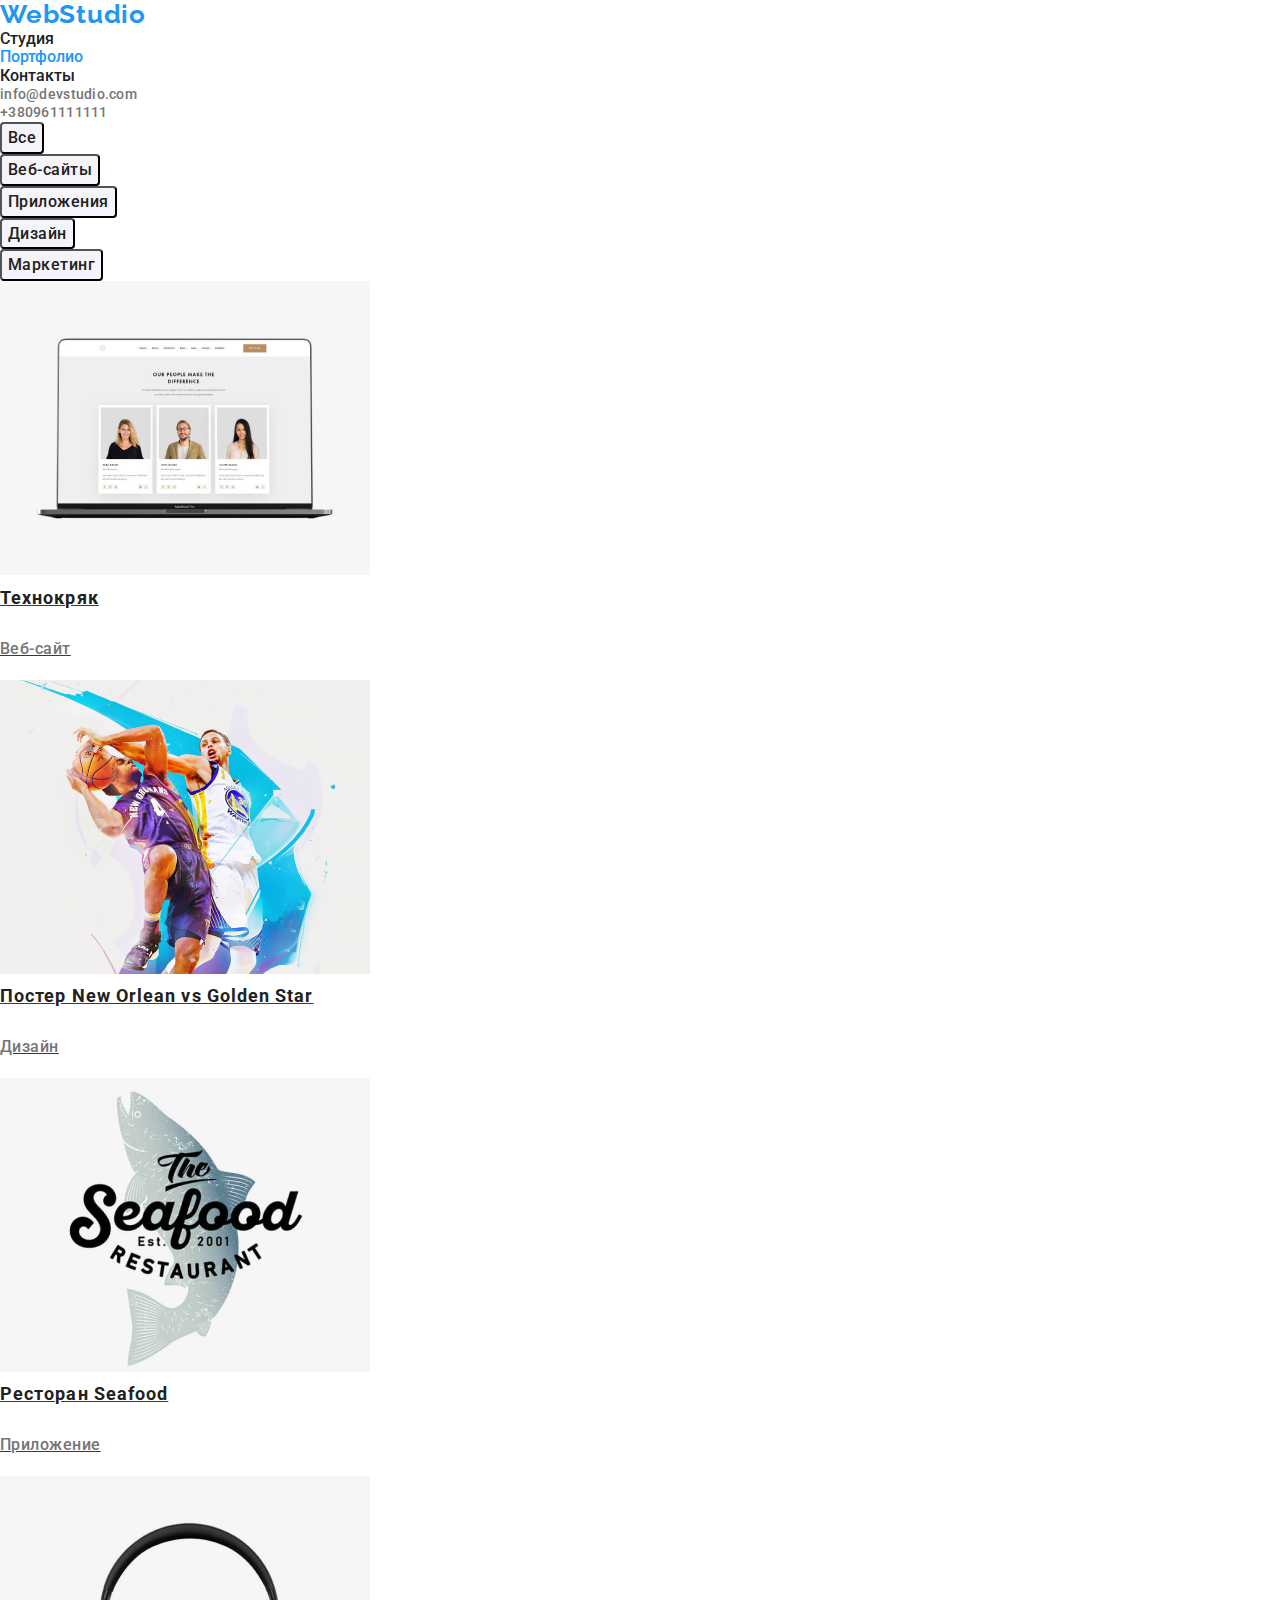
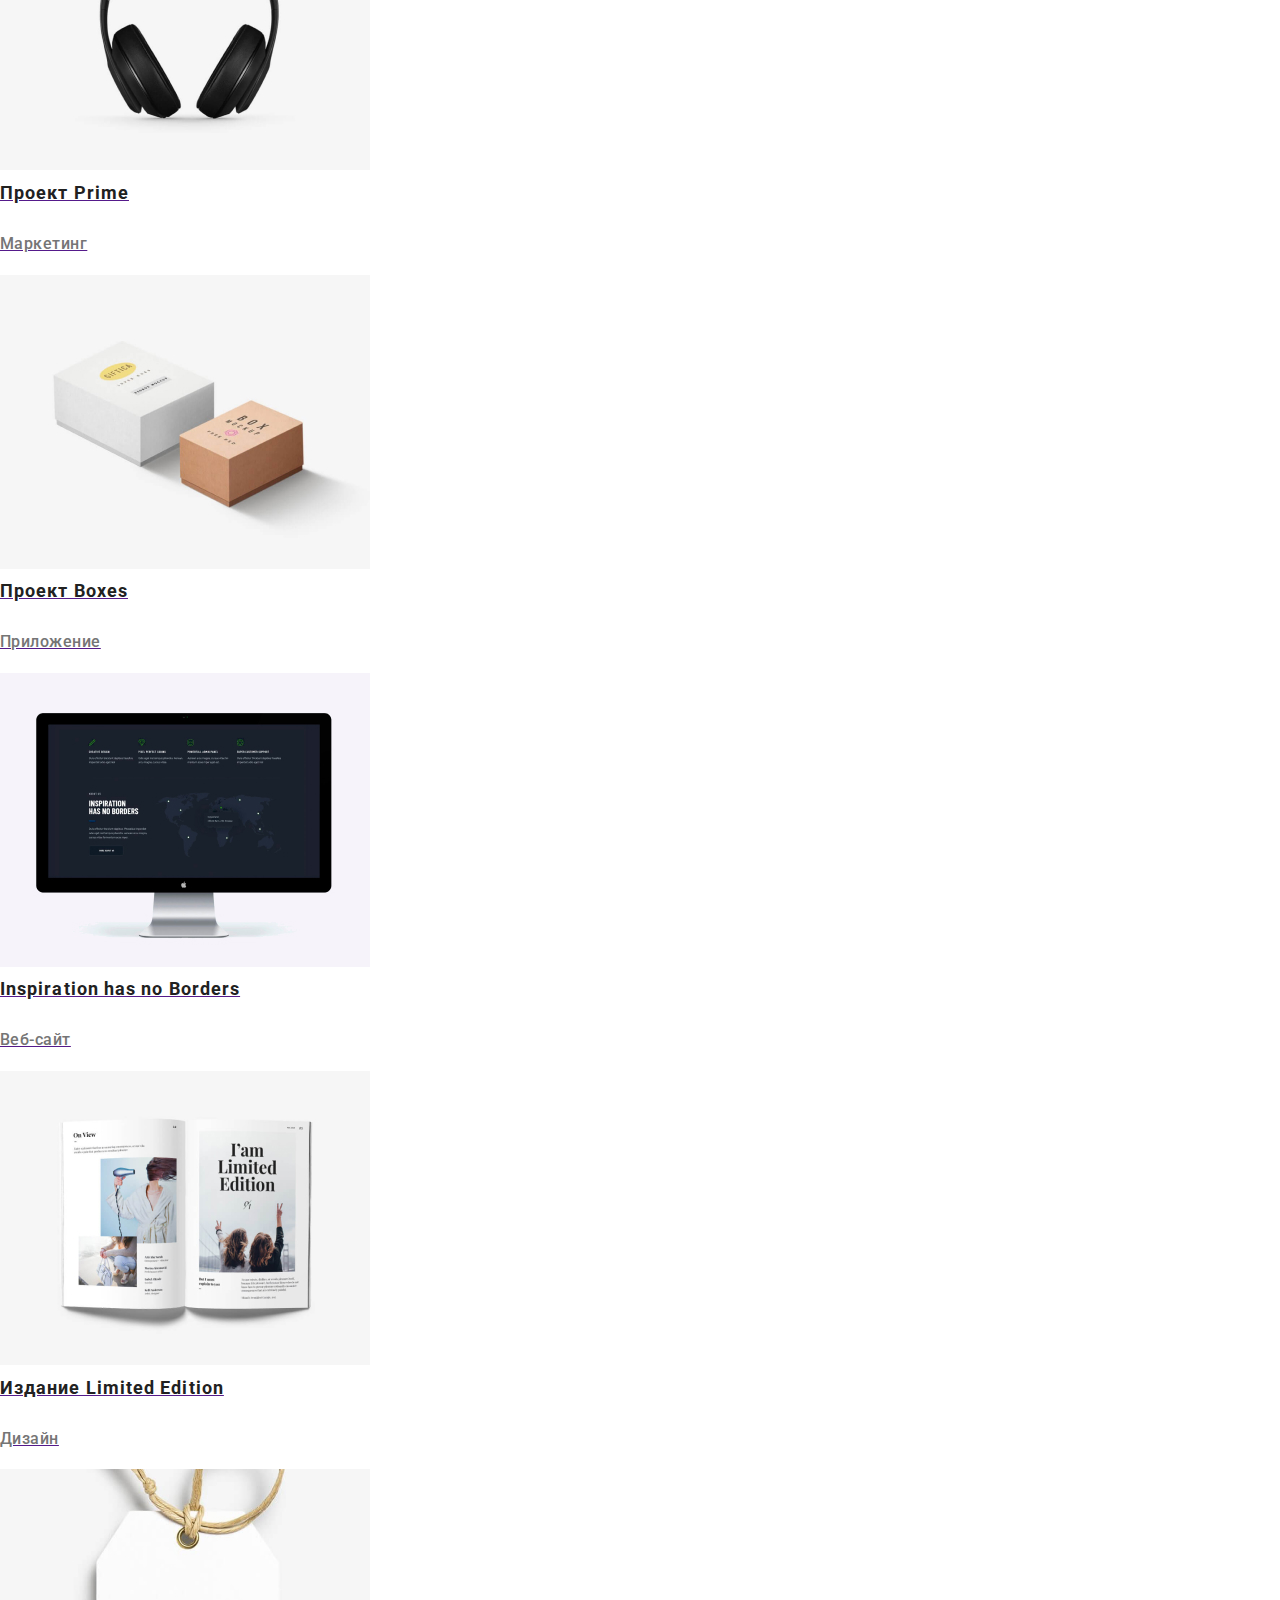
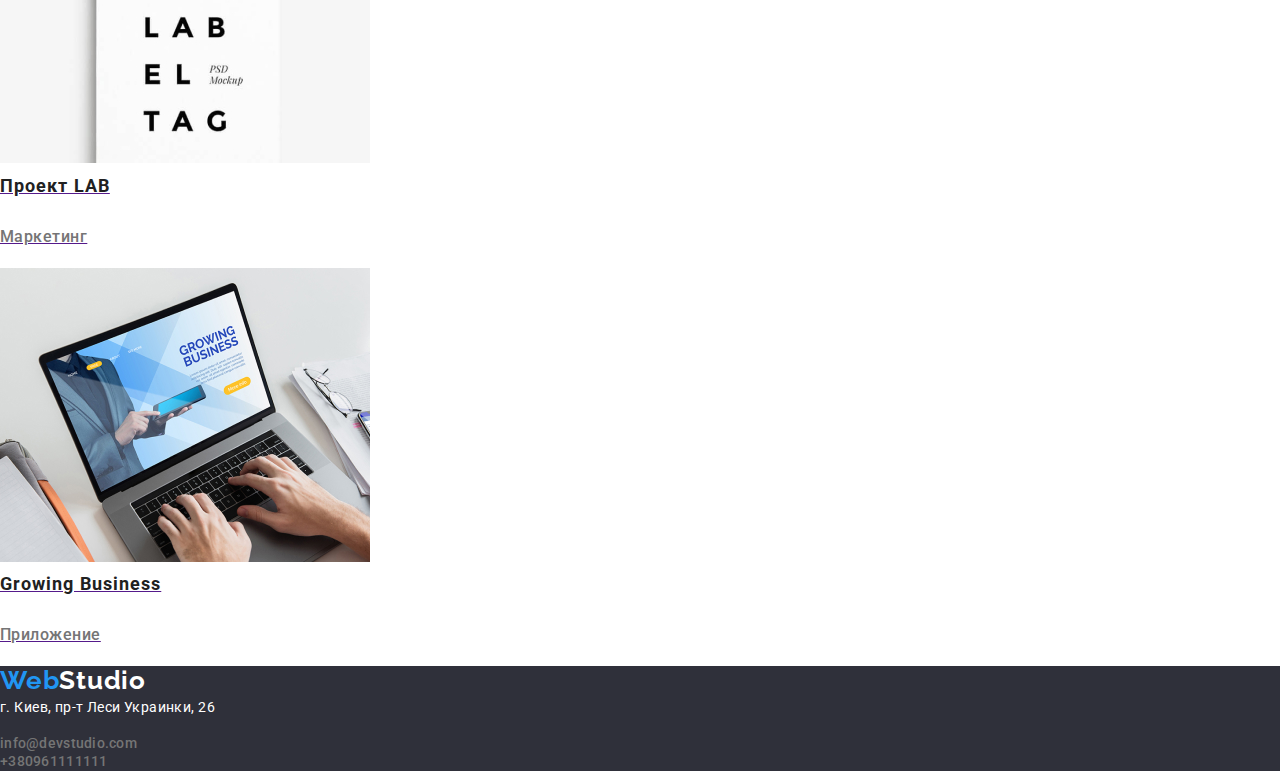
==== portfolio.html @ 92107271 "копирует файлы в третий репозиторий задаёт стили" ====
<!DOCTYPE html>
<html lang="en">

<head>
    <meta charset="UTF-8">
    <meta http-equiv="X-UA-Compatible" content="IE=edge">
    <meta name="viewport" content="width=device-width, initial-scale=1.0">
    <title>portfolio</title>
    <link rel="stylesheet" href="https://cdnjs.cloudflare.com/ajax/libs/modern-normalize/0.2.0/modern-normalize.min.css">
    <link rel="preconnect" href="https://fonts.gstatic.com">
    <link href="https://fonts.googleapis.com/css2?family=Raleway:wght@700&family=Roboto:wght@400;500;700;900&display=swap" rel="stylesheet">
    <link rel="stylesheet" href="./css/style.css">
</head>

<body>
    <header>    
        <nav>
            <a class="link" href="/" target="_blank" rel="noopener noreferrer"><span class="link logo"><span class="logo-web">Web</span>Studio</span></a>
            <ul class="list">
                <li><a class="link" href="./index.html" target="_blank">Студия</a></li>
                <li><a class="link current" href="./portfolio.html">Портфолио</a></li>
                <li><a class="link" href="">Контакты</a></li>
            </ul>
        </nav>
        <ul class="list">
            <li><a class="link link-mailto" href="mailto:info@devstudio.com">info@devstudio.com</a></li>
            <li><a class="link link-tel" href="tel:+380961111111">+380961111111</a></li>
        </ul>
    </header>
        <section>
            <h2 class="visually-hidden">Фильтры</h2>
            <ul class="list">
                <li>
                    <button class="button-portfolio" type="button">Все</button>
                </li>
                <li>
                   <button class="button-portfolio" type="button">Веб-сайты</button> 
                </li>
                <li>
                   <button class="button-portfolio" type="button">Приложения</button> 
                </li>
                <li>
                   <button class="button-portfolio" type="button">Дизайн</button> 
                </li>
                <li>
                   <button class="button-portfolio" type="button">Маркетинг</button> 
                </li>                          
                <li>
                    <a href="" target="_blank">
                        <img src="images/portfolio/img.jpg" alt="" width="370">
                        <h3 class="page-title-portfolio">Технокряк</h3>
                        <p class="page-portfolio">Веб-сайт</p>
                    </a>
                </li>
                <li>
                   <a href="" target="_blank">
                        <img src="images/portfolio/img(1).jpg" alt="" width="370">
                        <h3 class="page-title-portfolio">Постер New Orlean vs Golden Star</h3>
                        <p class="page-portfolio">Дизайн</p>
                   </a>
                </li>
                <li>
                    <a href="" target="_blank">
                        <img src="images/portfolio/img(2).jpg" alt="" width="370">
                        <h3 class="page-title-portfolio">Ресторан Seafood</h3>
                        <p class="page-portfolio">Приложение</p>
                    </a>
                </li>
                <li>
                    <a href="" target="_blank">
                        <img src="images/portfolio/img(3).jpg" alt="" width="370">
                        <h3 class="page-title-portfolio">Проект Prime</h3>
                        <p class="page-portfolio">Маркетинг</p>
                    </a>
                </li>
                <li>
                    <a href="" target="_blank">
                        <img src="images/portfolio/img(4).jpg" alt="" width="370">
                        <h3 class="page-title-portfolio">Проект Boxes</h3>
                        <p class="page-portfolio">Приложение</p>
                    </a>
                </li>
                <li>
                    <a href="" target="_blank">
                        <img src="images/portfolio/img(5).jpg" alt="" width="370">
                        <h3 class="page-title-portfolio">Inspiration has no Borders</h3>
                        <p class="page-portfolio">Веб-сайт</p>
                    </a>
                </li>
                <li>
                    <a href="" target="_blank">
                        <img src="images/portfolio/img(6).jpg" alt="" width="370">
                        <h3 class="page-title-portfolio">Издание Limited Edition</h3>
                        <p class="page-portfolio">Дизайн</p>
                    </a>
                </li>
                <li>
                    <a href="" target="_blank">
                        <img src="images/portfolio/img(7).jpg" alt="" width="370">
                        <h3 class="page-title-portfolio">Проект LAB</h3>
                        <p class="page-portfolio">Маркетинг</p>
                    </a>
                </li>
                <li>
                    <a href="" target="_blank">
                        <img src="images/portfolio/img(8).jpg" alt="" width="370">
                        <h3 class="page-title-portfolio">Growing Business</h3>
                        <p class="page-portfolio">Приложение</p>
                    </a>
                </li>
            </ul>
        </section>
    <footer class="footer">
        <a class="link" href="/" target="_blank" rel="noopener noreferrer"><span class="link logo-footer"><span class="logo-web">Web</span>Studio</span></a>
        <p class="page-adress">г. Киев, пр-т Леси Украинки, 26</p>
        <a class="link link-mailto" href="mailto:info@devstudio.com">info@devstudio.com</a><br>
        <a class="link link-tel" href="tel:+380961111111">+380961111111</a>
    </footer>

</body>

</html>
---- css/style.css ----
html {
	box-sizing: border-box;
}
*,
*::after,
*::before {
	box-sizing: inherit;
}

h1,
h2,
h3,
h4,
h5,
h6,
p {
	margin-top: 0;
}

.list {
	list-style: none;
	padding-left: 0;
	margin: 0;
}

body {
    font-family: 'Raleway', sans-serif;
    font-family: 'Roboto', sans-serif; 
    font-style: normal;
    font-weight: 500;
    color: #212121;
    background-color: #FFFFFF;
    
}

:root {
    --main-text-color: #212121;
    --accent-color: #2196F3;
    --title-color: #212121;
    --dark-bg-color: #2F303A;
    --second-bg-color: #E5E5E5;
    --mailto-color:#757575;
    --text-button:#FFFFFF;
    --bg-button:#2196F3;
    --page-portfolio:#757575;
    --page-title-portfolio:#212121;
    --mailto-footer:rgba(255, 255, 255, 0.6);
    --tel-footer:rgba(255, 255, 255, 0.6);
    }

.visually-hidden {
    position: absolute !important;
    clip: rect(1px 1px 1px 1px);
    clip: rect(1px, 1px, 1px, 1px);
    padding: 0 !important;
    border: 0 !important;
    height: 1px !important;
    width: 1px !important;
    overflow: hidden;
  }

.link {
    text-decoration: none;
    color: inherit;
    }

.link.current{
    color: var(--accent-color)   
}

.link:hover,
.link:focus
{
    color: var(--accent-color);
}

.link .mailto-footer:hover{
    color: var(--accent-color);
}
.link .mailto-footer:focus{
    color: var(--accent-color);
}

.link .logo:hover{
    color: var(--accent-color);
}
.link .logo:focus{
    color: var(--accent-color);
}

.link .logo-footer:hover{
    color: var(--accent-color);
}
.link .logo-footer:focus{
    color: var(--accent-color);
}

.mailto-footer {
    font-size: 14px;
    line-height: 1.71;
    letter-spacing: 0.03em;
    color: var(--mailto-footer);
}

.link-mailto {
    font-size: 14px;
    line-height: 1.14;
    letter-spacing: 0.02em;
    color: var(--mailto-color);
}

.link-tel {
    font-size: 14px;
    line-height: 1.14;
    letter-spacing: 0.02em;
    color: var(--mailto-color)
}

.tel-footer {
    font-size: 14px;
    line-height: 1.71;
    letter-spacing: 0.03em;
    color: var(--mailto-footer);
}

.list,
.list-command {
    list-style: none;    
  }

  .button {
    font-weight: 500;
    font-size: 16px;
    line-height: 1.62;       
    letter-spacing: 0.03em;
    color: var(--title-color);
    cursor: pointer;     
}

.button-portfolio {
    font-weight: 500;
    font-size: 16px;
    line-height: 1.62;    
    letter-spacing: 0.03em;
    color: var(--title-color);
    cursor: pointer;
    background: #F5F4FA;
    border-radius: 4px;
}

.button-portfolio:hover {
    color: var(--text-button);
    background-color: var(--bg-button);
}

.button-portfolio:focus {
    color: var(--text-button);
    background-color: var(--bg-button);
}

.title {
    font-weight: 900;
    font-size: 44px;
    line-height: 1.36;       
    text-align: center;
    letter-spacing: 0.06em;
    text-transform: uppercase;    
    color: #FFFFFF;
}


.socials-list {
    font-weight: 600;
    font-size: 11px;
    line-height: 1.36;
    color: var(--title-color);
  }

  .logo,
  .logo-footer {
    font-family: Raleway;
    font-style: normal;
    font-weight: bold;
    font-size: 26px;
    line-height: 1.19x;       
    letter-spacing: 0.03em;
    
  }

  .logo {
    color: var(--main-text-color);
  }

  .logo-footer {    
    color: var( --text-button);
  }

  .logo-web {
    color: var(--accent-color);
}

.hero {    
    display: inline-block;
    background: #2F303A;
    position: absolute;
    width: 1600px;
    height: 600px;
    left: 0px;
    top: 80px;

background: #2F303A;
}

.title-hero {
    display: inline-block;
    width: 696px;
    height: 120px;
    left: 452px;
    top: 280px;
    font-weight: 900;
    font-size: 44px;
    line-height: 60px;    
    text-align: center;
    letter-spacing: 0.06em;
    text-transform: uppercase;
     
}

.button-hero {
    padding: 10px 32px 10px 32px;
    margin: 350px 700px 200px 700px;
    font-weight: bold;
    font-size: 16px;
    line-height: 1.87;    
    letter-spacing: 0.06em;
    color: #FFFFFF;
    background: #2196F3;   
    border-radius: 4px;
    cursor: pointer;
    min-width: 200px;
    }

.list-title {
    font-weight: bold;
    font-size: 14px;
    line-height: 1.14;
    letter-spacing: 0.03em;
    text-transform: uppercase;
    color: #212121;
}

    .page-list-title {
        font-weight: normal;
        font-size: 14px;
        line-height: 1.71;
        letter-spacing: 0.03em;
        color: #757575;
    }

    .page-title {
        font-weight: bold;
        font-size: 36px;
        line-height: 1.16;
        letter-spacing: 0.03em;
        color: #212121;
    }

    .title-list-command {
        font-weight: 500;
        font-size: 16px;
        line-height: 1.18;        
        letter-spacing: 0.03em;
        color: #212121;
    }

    .page-list-command {
        font-weight: normal;
        font-size: 16px;
        line-height: 1.18;
        letter-spacing: 0.03em;
        color: #757575;
    }

    .footer {
        background-color: #2F303A;
    }

    .page-adress {
        font-weight: normal;
        font-style: normal;
        font-size: 14px;
        line-height: 1.71;        
        letter-spacing: 0.03em;
        color: #FFFFFF;
    }

    .link .mailto-footer {
        font-weight: normal;
        font-size: 14px;
        line-height: 1.71;        
        letter-spacing: 0.03em;
        color: rgba(255, 255, 255, 0.6);
    }

    .link .tel-footer {
        font-weight: normal;
        font-size: 14px;
        line-height: 1.71;      
        letter-spacing: 0.03em;
        color: var(--link-mailto-footer);
    }

    .page-title-portfolio {
        font-weight: bold;
        font-size: 18px;
        line-height: 2.0;
        letter-spacing: 0.06em;
        color: var(--page-title-portfolio);
    }

    .page-portfolio {        
        font-size: 16px;
        line-height: 1.87;        
        letter-spacing: 0.03em;
        color: var(--page-portfolio);
    }
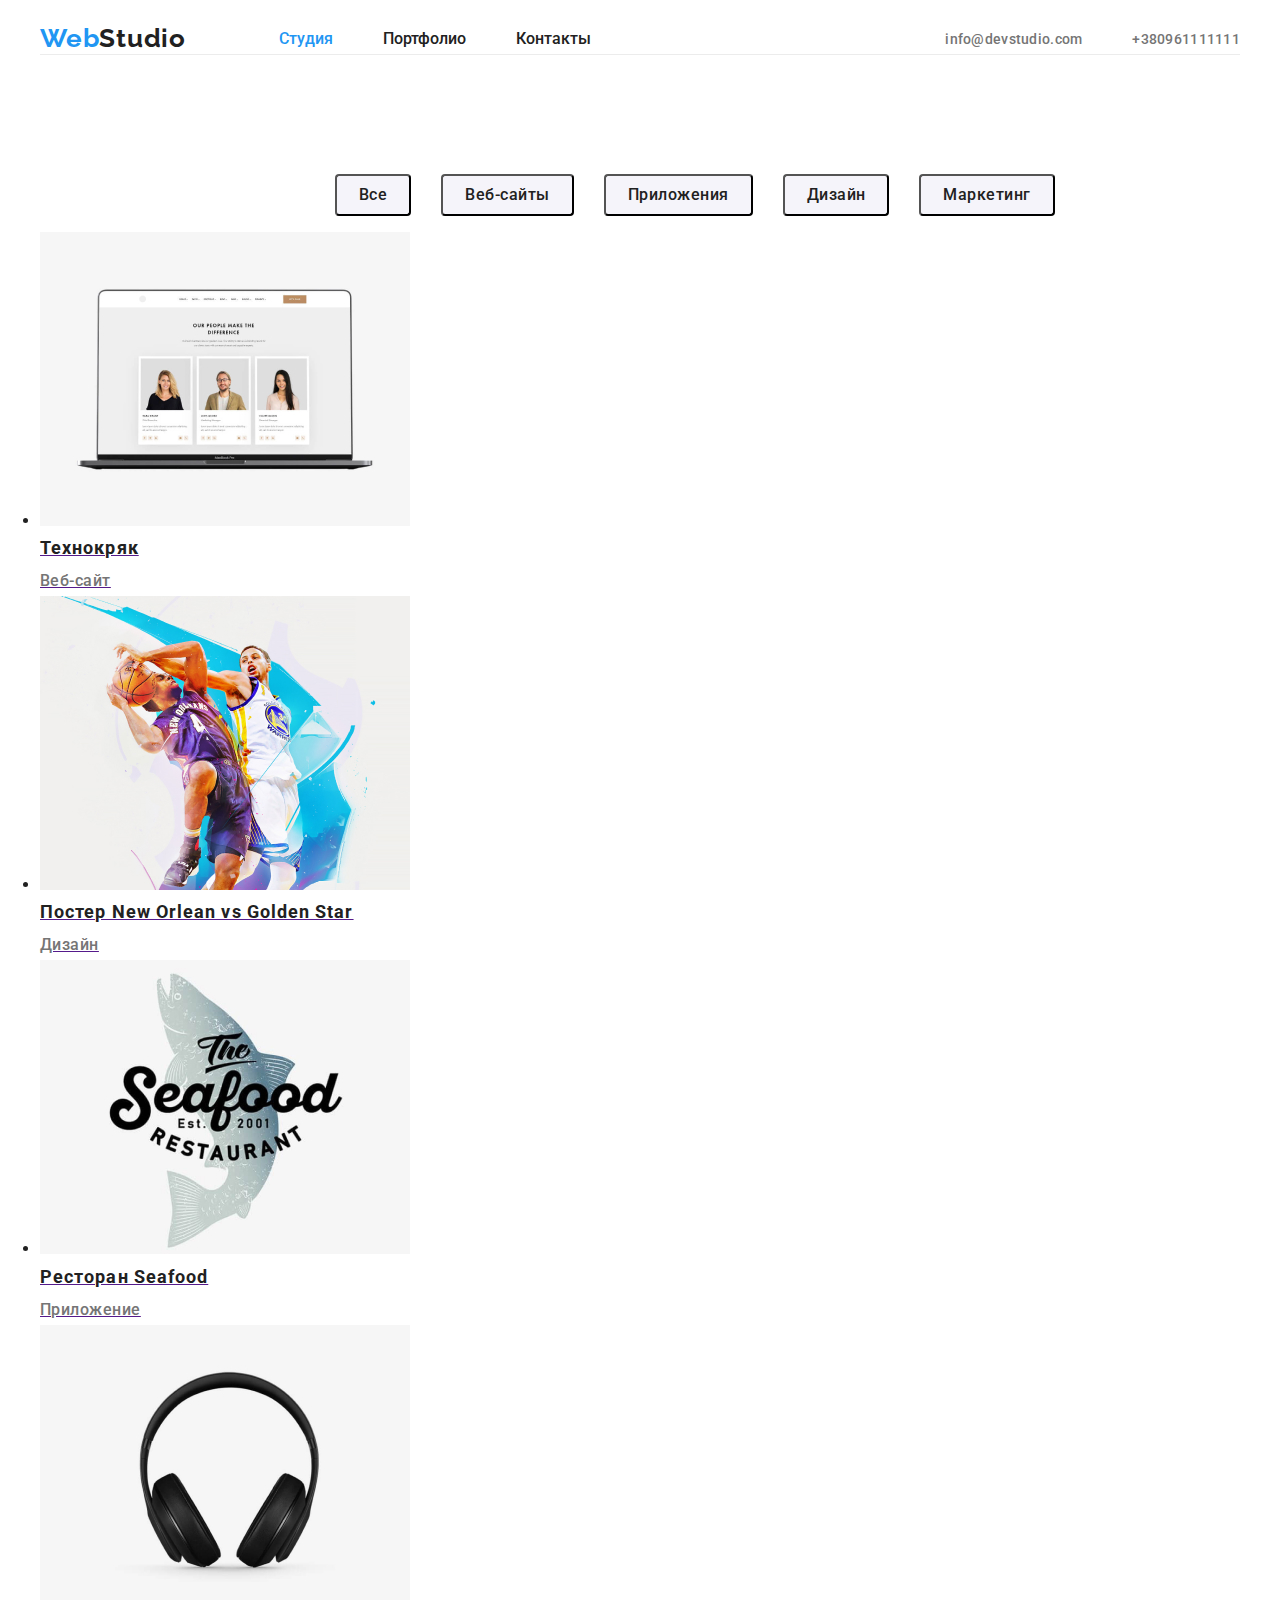
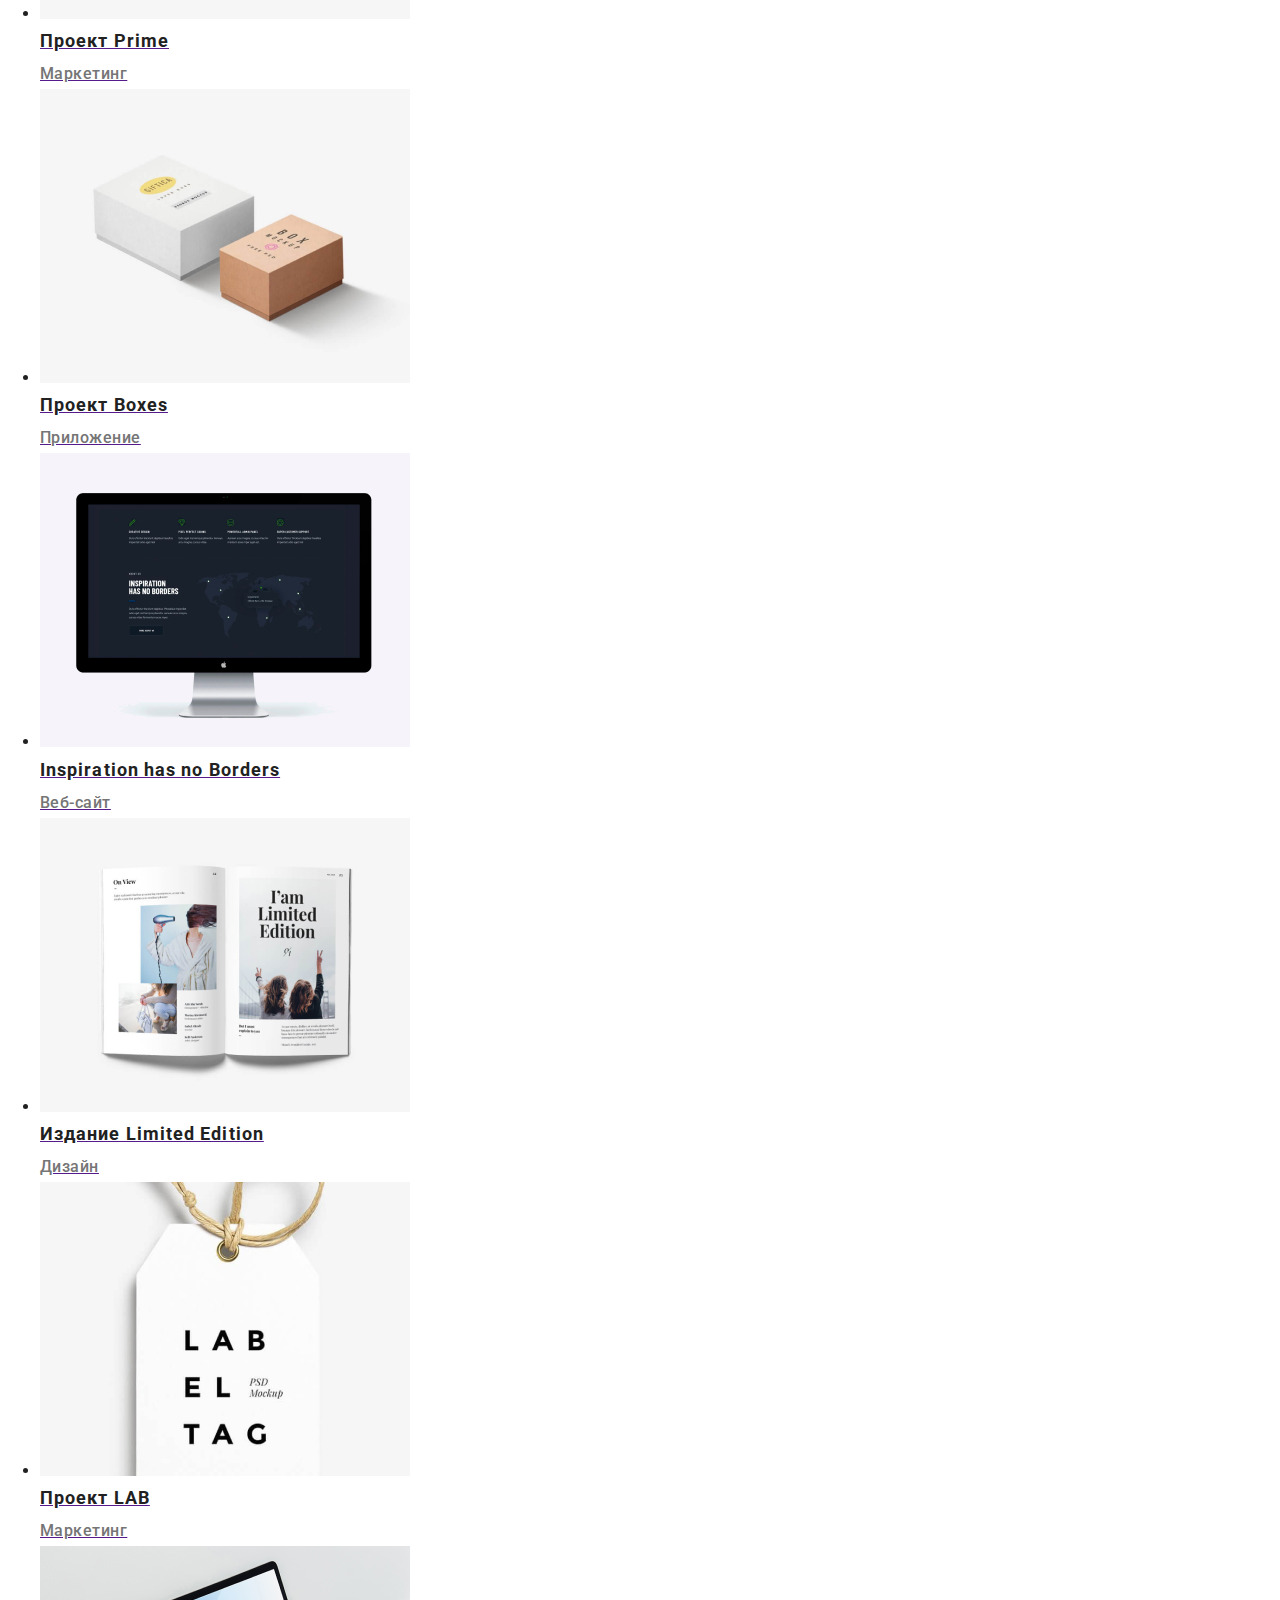
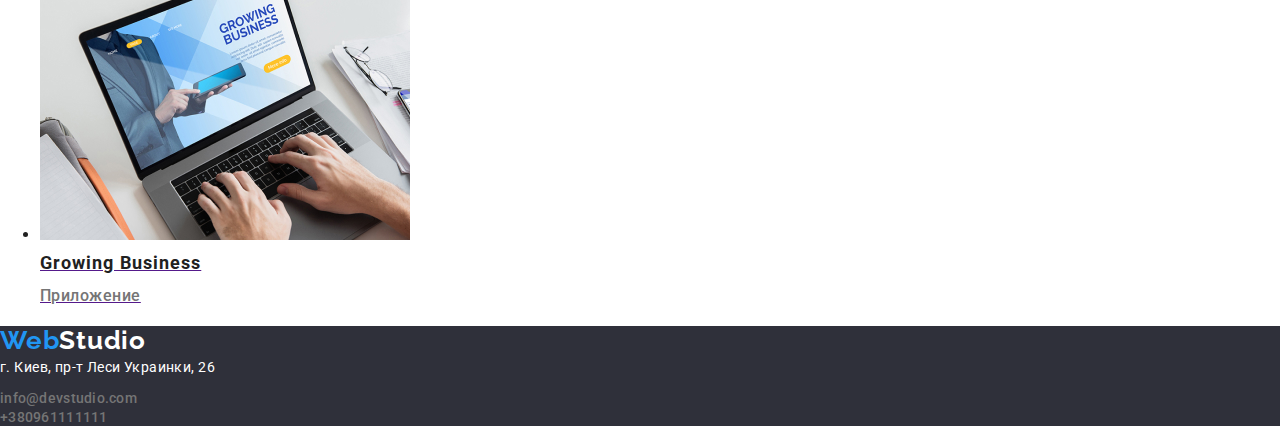
==== commit 0bd7f521: "Оформляет портфолио" ====
--- a/portfolio.html
+++ b/portfolio.html
@@ -13,102 +13,110 @@
 </head>
 
 <body>
-    <header>    
-        <nav>
-            <a class="link" href="/" target="_blank" rel="noopener noreferrer"><span class="link logo"><span class="logo-web">Web</span>Studio</span></a>
-            <ul class="list">
-                <li><a class="link" href="./index.html" target="_blank">Студия</a></li>
-                <li><a class="link current" href="./portfolio.html">Портфолио</a></li>
-                <li><a class="link" href="">Контакты</a></li>
+    <header class="page-header">   
+        <div class="container">
+        <nav class="navigation">
+            <a class="link logo" href="/" target="_blank" rel="noopener noreferrer"><span class="link"><span class="logo-web">Web</span>Studio</span></a>
+            <ul class="list container-list" >
+                <li class="container-item"><a class="link current" href="./index.html" target="_blank">Студия</a></li>
+                <li class="container-item"><a class="link" href="./portfolio.html" target="_blank">Портфолио</a></li>
+                <li class="container-item"><a class="link" href="">Контакты</a></li>
             </ul>
-        </nav>
-        <ul class="list">
-            <li><a class="link link-mailto" href="mailto:info@devstudio.com">info@devstudio.com</a></li>
-            <li><a class="link link-tel" href="tel:+380961111111">+380961111111</a></li>
-        </ul>
+        </nav>        
+            <ul class="container-list list">
+                <li><a class="link link-mailto" href="mailto:info@devstudio.com">info@devstudio.com</a></li>
+                <li><a class="link link-tel" href="tel:+380961111111">+380961111111</a></li>
+            </ul> 
+        </div>       
     </header>
-        <section>
+        <section class="filter-section">
             <h2 class="visually-hidden">Фильтры</h2>
-            <ul class="list">
-                <li>
+            <div class="filter">
+                <ul class="filter-list list">
+                <li class="filter-item">
                     <button class="button-portfolio" type="button">Все</button>
                 </li>
-                <li>
+                <li class="filter-item">
                    <button class="button-portfolio" type="button">Веб-сайты</button> 
                 </li>
-                <li>
+                <li class="filter-item">
                    <button class="button-portfolio" type="button">Приложения</button> 
                 </li>
-                <li>
+                <li class="filter-item">
                    <button class="button-portfolio" type="button">Дизайн</button> 
                 </li>
-                <li>
+                <li class="filter-item">
                    <button class="button-portfolio" type="button">Маркетинг</button> 
-                </li>                          
-                <li>
+                </li>
+                </ul>
+            </div>                          
+            <div class="cards-container">    
+                <ul class="cards-list">
+                    <li class="cards-item">
                     <a href="" target="_blank">
                         <img src="images/portfolio/img.jpg" alt="" width="370">
                         <h3 class="page-title-portfolio">Технокряк</h3>
                         <p class="page-portfolio">Веб-сайт</p>
                     </a>
-                </li>
-                <li>
-                   <a href="" target="_blank">
+                    </li>
+                    <li>
+                    <a href="" target="_blank">
                         <img src="images/portfolio/img(1).jpg" alt="" width="370">
                         <h3 class="page-title-portfolio">Постер New Orlean vs Golden Star</h3>
                         <p class="page-portfolio">Дизайн</p>
-                   </a>
-                </li>
-                <li>
+                    </a>
+                    </li>
+                    <li>
                     <a href="" target="_blank">
                         <img src="images/portfolio/img(2).jpg" alt="" width="370">
                         <h3 class="page-title-portfolio">Ресторан Seafood</h3>
                         <p class="page-portfolio">Приложение</p>
                     </a>
-                </li>
-                <li>
+                    </li>
+                    <li>
                     <a href="" target="_blank">
                         <img src="images/portfolio/img(3).jpg" alt="" width="370">
                         <h3 class="page-title-portfolio">Проект Prime</h3>
                         <p class="page-portfolio">Маркетинг</p>
                     </a>
-                </li>
-                <li>
+                    </li>
+                    <li>
                     <a href="" target="_blank">
                         <img src="images/portfolio/img(4).jpg" alt="" width="370">
                         <h3 class="page-title-portfolio">Проект Boxes</h3>
                         <p class="page-portfolio">Приложение</p>
                     </a>
-                </li>
-                <li>
+                    </li>
+                    <li>
                     <a href="" target="_blank">
                         <img src="images/portfolio/img(5).jpg" alt="" width="370">
                         <h3 class="page-title-portfolio">Inspiration has no Borders</h3>
                         <p class="page-portfolio">Веб-сайт</p>
                     </a>
-                </li>
-                <li>
+                    </li>
+                    <li>
                     <a href="" target="_blank">
                         <img src="images/portfolio/img(6).jpg" alt="" width="370">
                         <h3 class="page-title-portfolio">Издание Limited Edition</h3>
                         <p class="page-portfolio">Дизайн</p>
                     </a>
-                </li>
-                <li>
+                    </li>
+                    <li>
                     <a href="" target="_blank">
                         <img src="images/portfolio/img(7).jpg" alt="" width="370">
                         <h3 class="page-title-portfolio">Проект LAB</h3>
                         <p class="page-portfolio">Маркетинг</p>
                     </a>
-                </li>
-                <li>
+                    </li>
+                    <li>
                     <a href="" target="_blank">
                         <img src="images/portfolio/img(8).jpg" alt="" width="370">
                         <h3 class="page-title-portfolio">Growing Business</h3>
                         <p class="page-portfolio">Приложение</p>
                     </a>
-                </li>
-            </ul>
+                    </li>
+                </ul>
+            </div>
         </section>
     <footer class="footer">
         <a class="link" href="/" target="_blank" rel="noopener noreferrer"><span class="link logo-footer"><span class="logo-web">Web</span>Studio</span></a>
--- a/css/style.css
+++ b/css/style.css
@@ -16,12 +16,14 @@
 h6,
 p {
 	margin-top: 0;
+    margin-bottom: 0;
 }
 
 .list {
 	list-style: none;
 	padding-left: 0;
-	margin: 0;
+	margin-top: 0;
+    margin-bottom: 0;
 }
 
 body {
@@ -33,6 +35,15 @@
     background-color: #FFFFFF;
     
 }
+.img {
+    display: block;
+    max-width: 100%;
+    height: auto;
+    }
+
+    address {
+        font-style: normal;
+    }
 
 :root {
     --main-text-color: #212121;
@@ -104,6 +115,7 @@
 }
 
 .link-mailto {
+    margin-right: 50px;
     font-size: 14px;
     line-height: 1.14;
     letter-spacing: 0.02em;
@@ -139,6 +151,7 @@
 }
 
 .button-portfolio {
+    padding: 6px 22px;
     font-weight: 500;
     font-size: 16px;
     line-height: 1.62;    
@@ -189,6 +202,7 @@
   }
 
   .logo {
+    margin-right: 93px;
     color: var(--main-text-color);
   }
 
@@ -201,35 +215,45 @@
 }
 
 .hero {    
-    display: inline-block;
+    display: flex;
+    margin-right: auto;
+    margin-left: auto;
+
     background: #2F303A;
-    position: absolute;
-    width: 1600px;
-    height: 600px;
-    left: 0px;
-    top: 80px;
-
-background: #2F303A;
-}
+    width: 1600px;      
+    background: #2F303A;
+    align-items: center;
+}
+
+.title-section {
+    padding-bottom: 280px;
+    padding-top: 200px;
+    padding-left: 46px;
+    padding-right: 46px;
+    margin-left: auto;
+    margin-right: auto;
+
+}
+
 
 .title-hero {
-    display: inline-block;
-    width: 696px;
-    height: 120px;
-    left: 452px;
-    top: 280px;
+    
+    font-family: Roboto;
+    font-style: normal;
     font-weight: 900;
     font-size: 44px;
-    line-height: 60px;    
+    line-height: 1.36;
     text-align: center;
     letter-spacing: 0.06em;
     text-transform: uppercase;
+    color: #FFFFFF;
      
 }
 
 .button-hero {
+    margin-left: 200px;
+    margin-top: 40px;
     padding: 10px 32px 10px 32px;
-    margin: 350px 700px 200px 700px;
     font-weight: bold;
     font-size: 16px;
     line-height: 1.87;    
@@ -239,9 +263,11 @@
     border-radius: 4px;
     cursor: pointer;
     min-width: 200px;
-    }
-
-.list-title {
+        
+    }
+
+    .list-title {
+    margin-bottom: 10px;
     font-weight: bold;
     font-size: 14px;
     line-height: 1.14;
@@ -259,6 +285,10 @@
     }
 
     .page-title {
+        margin-left: auto;
+        margin-right: auto;
+        margin-bottom: 50px;
+        width: 380px;
         font-weight: bold;
         font-size: 36px;
         line-height: 1.16;
@@ -267,6 +297,7 @@
     }
 
     .title-list-command {
+        margin-top: 30px;
         font-weight: 500;
         font-size: 16px;
         line-height: 1.18;        
@@ -275,6 +306,7 @@
     }
 
     .page-list-command {
+        margin-bottom: 30px;
         font-weight: normal;
         font-size: 16px;
         line-height: 1.18;
@@ -284,9 +316,10 @@
 
     .footer {
         background-color: #2F303A;
-    }
+        }
 
     .page-adress {
+        margin-bottom: 9px;
         font-weight: normal;
         font-style: normal;
         font-size: 14px;
@@ -295,7 +328,7 @@
         color: #FFFFFF;
     }
 
-    .link .mailto-footer {
+    .link .link-mailto {      
         font-weight: normal;
         font-size: 14px;
         line-height: 1.71;        
@@ -326,7 +359,167 @@
         color: var(--page-portfolio);
     }
 
-    
+    .page-header {
+        display: flex;
+        align-items: center;
+        padding-top: 24px;
+        padding-bottom: 25px;
+        background-color: #FFFFFF;
+               
+    }
+
+    .container {
+        display: flex;
+        width: 1200px;
+        margin-right: auto;
+        margin-left: auto;
+        align-items: center;
+        border-bottom: 1px solid #ECECEC;
+                    
+    }
+
+    .navigation {
+        display: flex;
+        align-items: center;
+        
+    }
+
+    .container-list {
+        display: flex;
+        margin-left: auto;
+                
+    }
+
+    .logo {
+        align-items: center; 
+    }
+
+   
+    .container-item {
+        margin-right: 50px;
+    }
+
+    .list-mark {
+        display: flex;
+        width: 1200px;
+        margin-left: auto;
+        margin-right: auto;
+        
+    }
+
+    .mark-item {
+        width: 270px;        
+    }
+
+    .list-mark .mark-item +.mark-item {
+        margin-left: 30px;
+    }
+
+    .section-mark {
+        margin-bottom: 94px;
+    }
+
+    .list-work {
+        display: flex;
+        width: 1200px;
+        margin-left: auto;
+        margin-right: auto;
+    }
+
+    .work-item {
+        width: 370px;
+    }
+
+    .list-work .work-item +.work-item {
+        margin-left: 30px;
+    }
+
+    .container-mark-work {
+        padding-top: 94px;
+        padding-bottom: 94px;
+        background-color: #E5E5E5;
+    }
+
+    .container-teem {
+        padding-top: 94px;
+        padding-bottom: 94px;
+        background-color: #F5F4FA;
+    }
+
+    .list-command {
+        display: flex;
+        width: 1200px;
+        margin-left: auto;
+        margin-right: auto;
+    }
+
+    .command-item {
+        width: 270px;
+        border: 1px solid #000000;
+    }
+
+    .list-command .command-item +.command-item {
+        margin-left: 30px;
+    }
+
+    .title-list-command,
+    .page-list-command {
+        text-align: center;
+    }
+
+    .page-list-command {
+        margin-top: 10px;
+    }
+
+    .container-footer {
+        width: 1200px;
+        margin-right: auto;
+        margin-left: auto;
+        padding: 60px 0;
+    }
+
+    .link-footer.link {
+        margin-bottom: 20px;
+    }
+
+    .adress-nav {
+        margin-top: 20px;
+    }
+    address.link-mailto {
+        font-style: normal;        
+    }    
+
+    .blok {
+        display: block;
+        margin-top: 9px;
+    }
+    
+    /*Портфолио*/
+
+    .filter-section
+    
+    
+
+    .filter {
+        display: flex;
+        width: 1200px;
+        margin-right: auto;
+        margin-left: auto;
+        align-items: center;
+        padding-left: 295px; 
+        padding-top: 94px;
+        
+    }
+
+    .filter-list {
+        display: flex;       
+    }
+
+    .filter-list .filter-item + .filter-item {
+        margin-left: 30px;      
+    }
+
+   
     
 
 
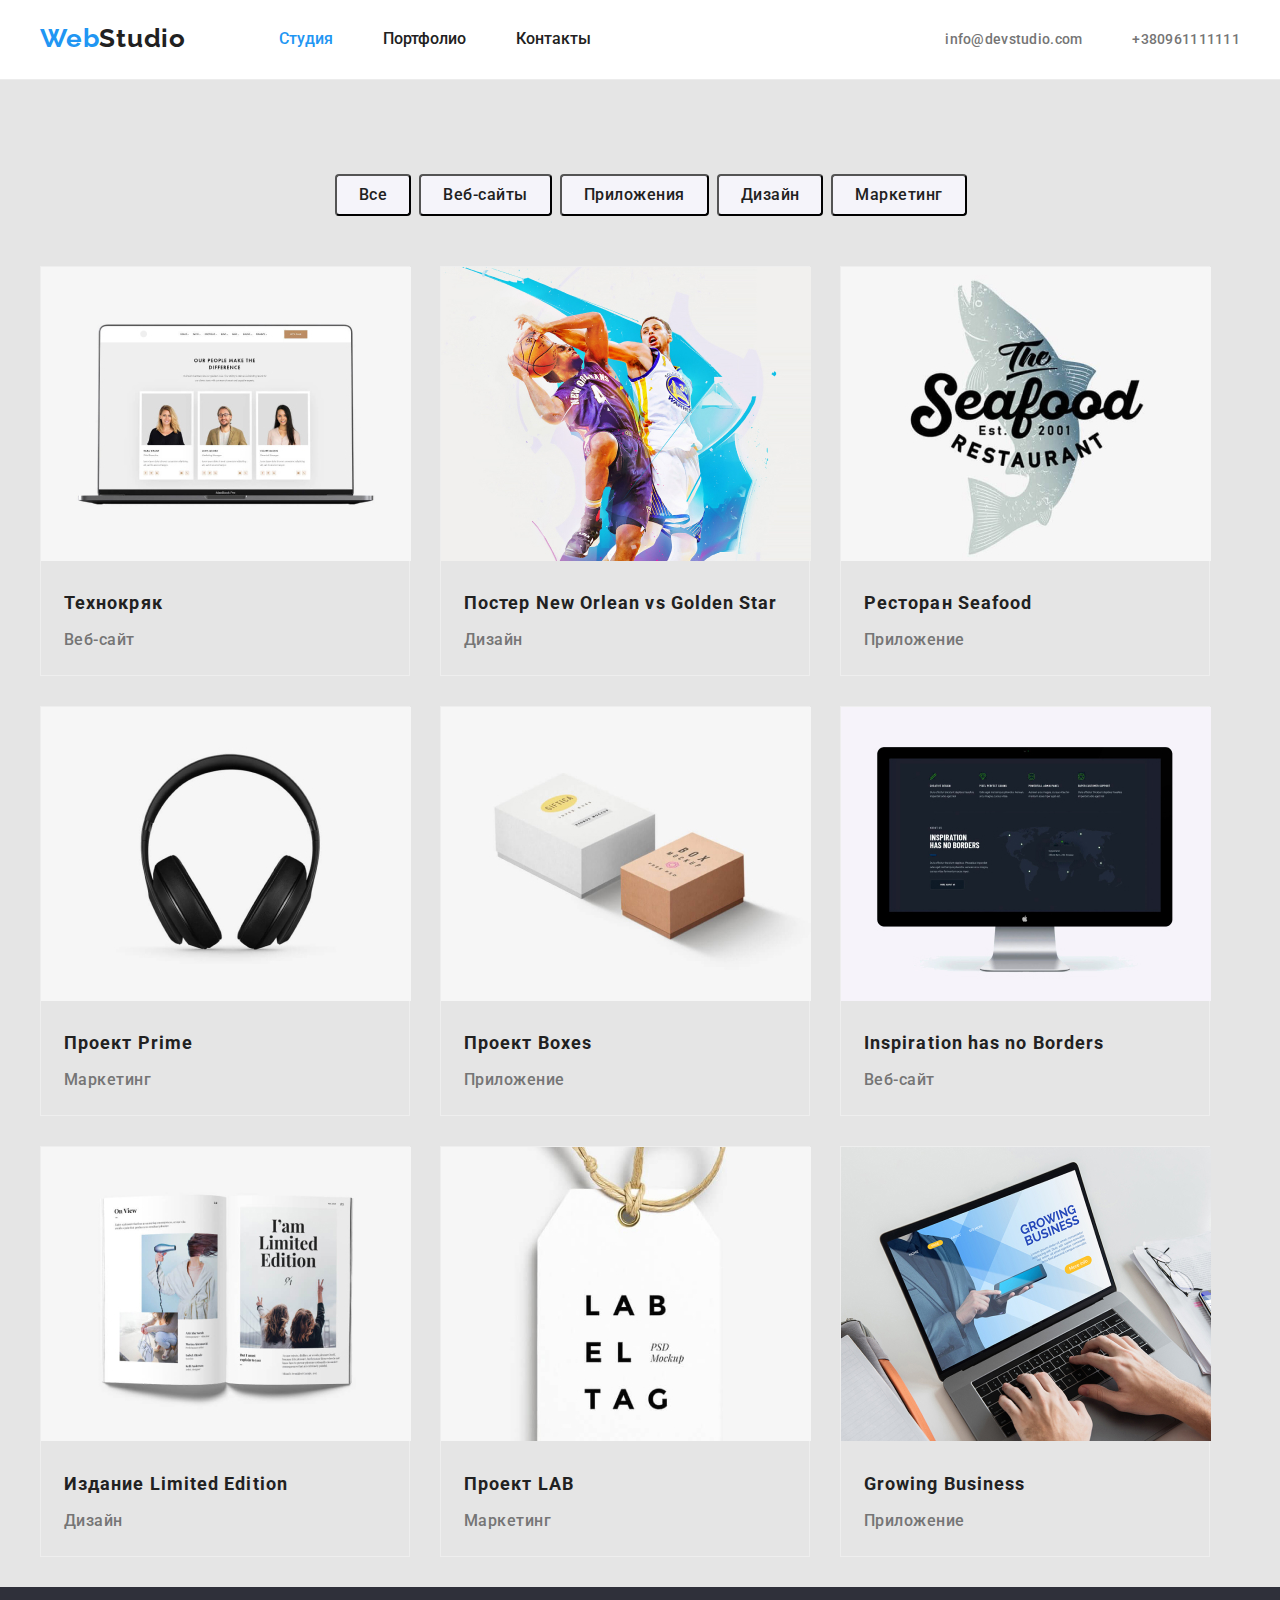
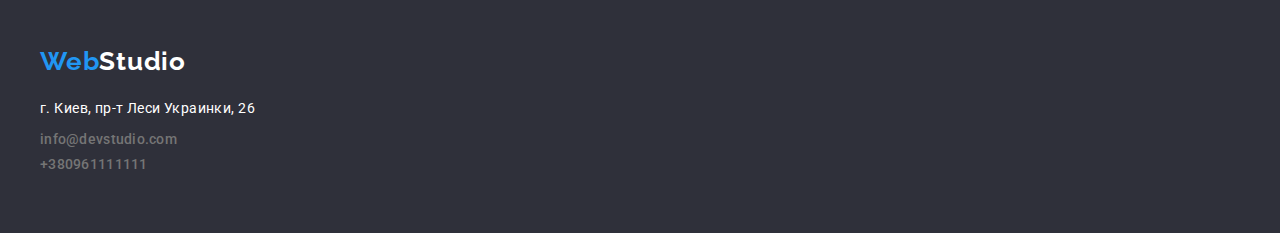
==== commit 561994b6: "завершает портфолио отправляет на проверку ментору" ====
--- a/portfolio.html
+++ b/portfolio.html
@@ -51,65 +51,65 @@
                 </ul>
             </div>                          
             <div class="cards-container">    
-                <ul class="cards-list">
+                <ul class="cards-list list">
                     <li class="cards-item">
-                    <a href="" target="_blank">
+                    <a class="link" href="" target="_blank">
                         <img src="images/portfolio/img.jpg" alt="" width="370">
                         <h3 class="page-title-portfolio">Технокряк</h3>
                         <p class="page-portfolio">Веб-сайт</p>
                     </a>
                     </li>
-                    <li>
-                    <a href="" target="_blank">
+                    <li class="cards-item">
+                    <a class="link" href="" target="_blank">
                         <img src="images/portfolio/img(1).jpg" alt="" width="370">
                         <h3 class="page-title-portfolio">Постер New Orlean vs Golden Star</h3>
                         <p class="page-portfolio">Дизайн</p>
                     </a>
                     </li>
-                    <li>
-                    <a href="" target="_blank">
+                    <li class="cards-item">
+                    <a class="link" href="" target="_blank">
                         <img src="images/portfolio/img(2).jpg" alt="" width="370">
                         <h3 class="page-title-portfolio">Ресторан Seafood</h3>
                         <p class="page-portfolio">Приложение</p>
                     </a>
                     </li>
-                    <li>
-                    <a href="" target="_blank">
+                    <li class="cards-item">
+                    <a class="link" href="" target="_blank">
                         <img src="images/portfolio/img(3).jpg" alt="" width="370">
                         <h3 class="page-title-portfolio">Проект Prime</h3>
                         <p class="page-portfolio">Маркетинг</p>
                     </a>
                     </li>
-                    <li>
-                    <a href="" target="_blank">
+                    <li class="cards-item">
+                    <a class="link" href="" target="_blank">
                         <img src="images/portfolio/img(4).jpg" alt="" width="370">
                         <h3 class="page-title-portfolio">Проект Boxes</h3>
                         <p class="page-portfolio">Приложение</p>
                     </a>
                     </li>
-                    <li>
-                    <a href="" target="_blank">
+                    <li class="cards-item">
+                    <a class="link" href="" target="_blank">
                         <img src="images/portfolio/img(5).jpg" alt="" width="370">
                         <h3 class="page-title-portfolio">Inspiration has no Borders</h3>
                         <p class="page-portfolio">Веб-сайт</p>
                     </a>
                     </li>
-                    <li>
-                    <a href="" target="_blank">
+                    <li class="cards-item">
+                    <a class="link" href="" target="_blank">
                         <img src="images/portfolio/img(6).jpg" alt="" width="370">
                         <h3 class="page-title-portfolio">Издание Limited Edition</h3>
                         <p class="page-portfolio">Дизайн</p>
                     </a>
                     </li>
-                    <li>
-                    <a href="" target="_blank">
+                    <li class="cards-item">
+                    <a class="link" href="" target="_blank">
                         <img src="images/portfolio/img(7).jpg" alt="" width="370">
                         <h3 class="page-title-portfolio">Проект LAB</h3>
                         <p class="page-portfolio">Маркетинг</p>
                     </a>
                     </li>
-                    <li>
-                    <a href="" target="_blank">
+                    <li class="cards-item">
+                    <a class="link" href="" target="_blank">
                         <img src="images/portfolio/img(8).jpg" alt="" width="370">
                         <h3 class="page-title-portfolio">Growing Business</h3>
                         <p class="page-portfolio">Приложение</p>
@@ -118,12 +118,16 @@
                 </ul>
             </div>
         </section>
-    <footer class="footer">
-        <a class="link" href="/" target="_blank" rel="noopener noreferrer"><span class="link logo-footer"><span class="logo-web">Web</span>Studio</span></a>
-        <p class="page-adress">г. Киев, пр-т Леси Украинки, 26</p>
-        <a class="link link-mailto" href="mailto:info@devstudio.com">info@devstudio.com</a><br>
-        <a class="link link-tel" href="tel:+380961111111">+380961111111</a>
-    </footer>
+        <footer class="footer">
+            <div class="container-footer">
+            <a class="link-footer link" href="/" target="_blank" rel="noopener noreferrer"><span class="link logo-footer"><span class="logo-web">Web</span>Studio</span></a>
+            <address class="adress-nav">
+                <p class="page-adress">г. Киев, пр-т Леси Украинки, 26</p>
+                <a class="link link-mailto" href="mailto:info@devstudio.com">info@devstudio.com</a><br>
+                <a class="link link-tel blok" href="tel:+380961111111">+380961111111</a>
+            </address>
+            </div>
+        </footer>
 
 </body>
 
--- a/css/style.css
+++ b/css/style.css
@@ -365,6 +365,7 @@
         padding-top: 24px;
         padding-bottom: 25px;
         background-color: #FFFFFF;
+        border-bottom: 1px solid #ECECEC;
                
     }
 
@@ -374,7 +375,7 @@
         margin-right: auto;
         margin-left: auto;
         align-items: center;
-        border-bottom: 1px solid #ECECEC;
+        
                     
     }
 
@@ -496,7 +497,9 @@
     
     /*Портфолио*/
 
-    .filter-section
+    .filter-section {
+        background: #E5E5E5
+    }
     
     
 
@@ -516,9 +519,49 @@
     }
 
     .filter-list .filter-item + .filter-item {
-        margin-left: 30px;      
-    }
-
+        margin-left: 8px;      
+    }
+
+    .cards-container {
+        width: 1200px;
+        margin-right: auto;
+        margin-left: auto;
+        margin-top: 50px;
+        align-items: center;
+    }
+
+    .cards-list {
+        display: flex;
+        flex-wrap: wrap;       
+        
+    }
+
+    .cards-item {
+        width: 370px;
+        margin-right: 30px;
+        border: 1px solid #EEEEEE;
+        margin-bottom: 30px;
+    }
+
+    .cards-item:nth-child(3n) {
+        margin-right: 0;
+    }
+
+    .page-title-portfolio,
+    .page-portfolio {
+        width: 322px;
+        margin-left: auto;
+        margin-right: auto;
+    }
+
+    .page-title-portfolio {
+        margin-top: 20px;
+        margin-bottom: 4px;
+    }
+
+    .page-portfolio {
+        margin-bottom: 20px;
+    }
    
     
 
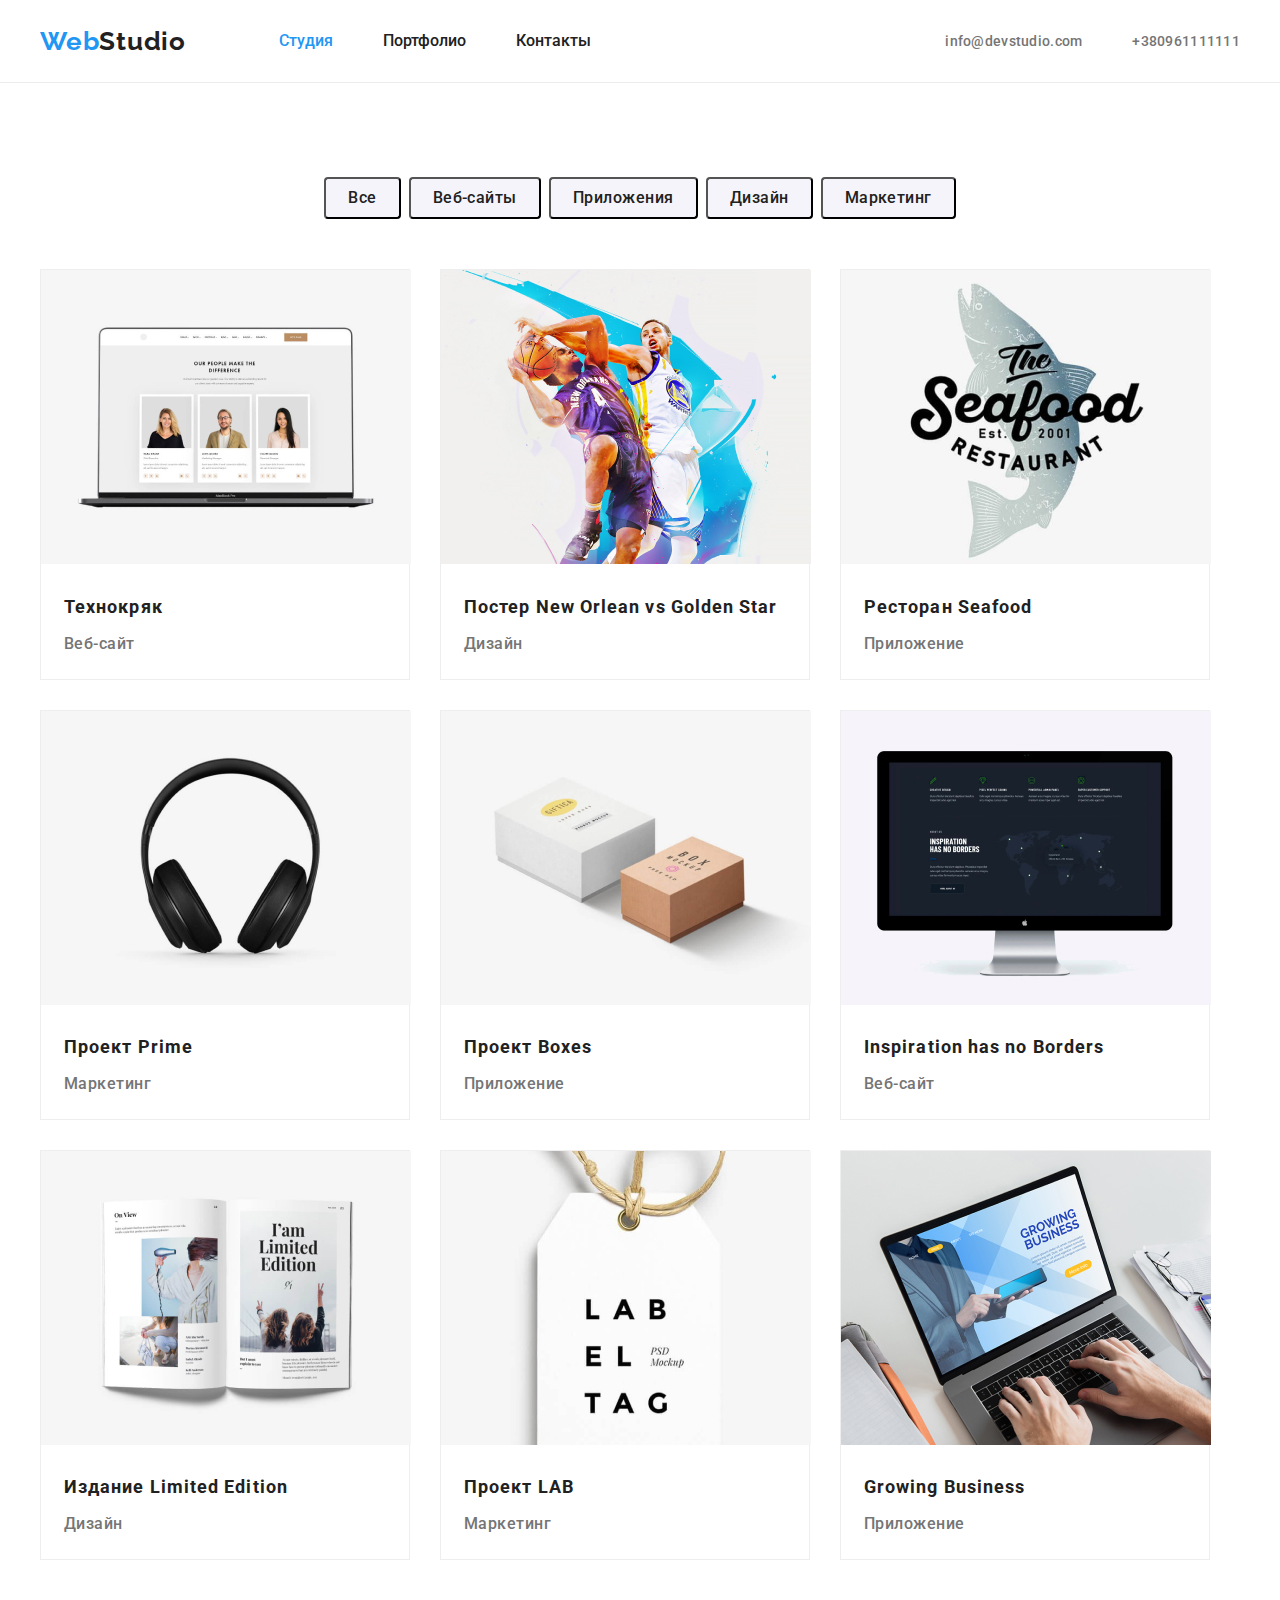
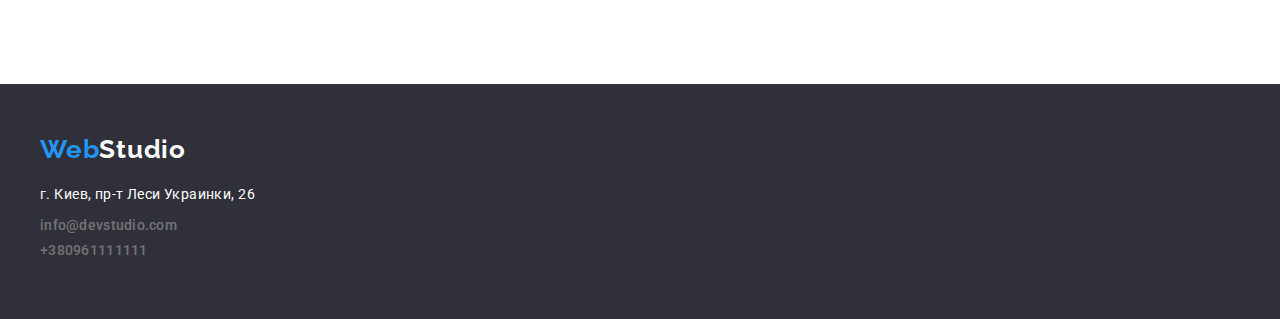
==== commit 2188800f: "редактирует портфолио" ====
--- a/portfolio.html
+++ b/portfolio.html
@@ -24,14 +24,13 @@
             </ul>
         </nav>        
             <ul class="container-list list">
-                <li><a class="link link-mailto" href="mailto:info@devstudio.com">info@devstudio.com</a></li>
+                <li class="list-link"><a class="link link-mailto" href="mailto:info@devstudio.com">info@devstudio.com</a></li>
                 <li><a class="link link-tel" href="tel:+380961111111">+380961111111</a></li>
             </ul> 
         </div>       
     </header>
         <section class="filter-section">
-            <h2 class="visually-hidden">Фильтры</h2>
-            <div class="filter">
+                <h2 class="visually-hidden">Фильтры</h2>
                 <ul class="filter-list list">
                 <li class="filter-item">
                     <button class="button-portfolio" type="button">Все</button>
@@ -48,9 +47,7 @@
                 <li class="filter-item">
                    <button class="button-portfolio" type="button">Маркетинг</button> 
                 </li>
-                </ul>
-            </div>                          
-            <div class="cards-container">    
+                </ul>                                      
                 <ul class="cards-list list">
                     <li class="cards-item">
                     <a class="link" href="" target="_blank">
@@ -116,7 +113,6 @@
                     </a>
                     </li>
                 </ul>
-            </div>
         </section>
         <footer class="footer">
             <div class="container-footer">
--- a/css/style.css
+++ b/css/style.css
@@ -115,11 +115,15 @@
 }
 
 .link-mailto {
-    margin-right: 50px;
+    /*margin-right: 50px;*/
     font-size: 14px;
     line-height: 1.14;
     letter-spacing: 0.02em;
     color: var(--mailto-color);
+}
+
+.list-link {
+    margin-right: 50px;
 }
 
 .link-tel {
@@ -196,7 +200,7 @@
     font-style: normal;
     font-weight: bold;
     font-size: 26px;
-    line-height: 1.19x;       
+    line-height: 1.19px;       
     letter-spacing: 0.03em;
     
   }
@@ -216,28 +220,23 @@
 
 .hero {    
     display: flex;
+    flex-direction: column;
     margin-right: auto;
     margin-left: auto;
-
-    background: #2F303A;
-    width: 1600px;      
-    background: #2F303A;
     align-items: center;
+    padding-top: 200px;
+    padding-bottom: 200px;
+    
 }
 
 .title-section {
-    padding-bottom: 280px;
-    padding-top: 200px;
-    padding-left: 46px;
-    padding-right: 46px;
-    margin-left: auto;
-    margin-right: auto;
+    background-color: #2F303A;
 
 }
 
 
 .title-hero {
-    
+    margin-bottom: 30px;
     font-family: Roboto;
     font-style: normal;
     font-weight: 900;
@@ -251,8 +250,6 @@
 }
 
 .button-hero {
-    margin-left: 200px;
-    margin-top: 40px;
     padding: 10px 32px 10px 32px;
     font-weight: bold;
     font-size: 16px;
@@ -297,7 +294,6 @@
     }
 
     .title-list-command {
-        margin-top: 30px;
         font-weight: 500;
         font-size: 16px;
         line-height: 1.18;        
@@ -305,8 +301,13 @@
         color: #212121;
     }
 
+    .title-list-blok {
+        padding-top: 30px;
+        padding-bottom: 30px;
+        text-align: center;
+    }
+
     .page-list-command {
-        margin-bottom: 30px;
         font-weight: normal;
         font-size: 16px;
         line-height: 1.18;
@@ -316,6 +317,8 @@
 
     .footer {
         background-color: #2F303A;
+        padding-top: 60px;
+        padding-bottom: 60px;
         }
 
     .page-adress {
@@ -362,8 +365,8 @@
     .page-header {
         display: flex;
         align-items: center;
-        padding-top: 24px;
-        padding-bottom: 25px;
+        /*padding-top: 24px;
+        padding-bottom: 25px;*/
         background-color: #FFFFFF;
         border-bottom: 1px solid #ECECEC;
                
@@ -398,6 +401,12 @@
    
     .container-item {
         margin-right: 50px;
+        padding-top: 32px;
+        padding-bottom: 32px;
+    }
+
+    .container-item:last-child {
+        margin-right: 0;
     }
 
     .list-mark {
@@ -416,9 +425,7 @@
         margin-left: 30px;
     }
 
-    .section-mark {
-        margin-bottom: 94px;
-    }
+    
 
     .list-work {
         display: flex;
@@ -438,7 +445,7 @@
     .container-mark-work {
         padding-top: 94px;
         padding-bottom: 94px;
-        background-color: #E5E5E5;
+        
     }
 
     .container-teem {
@@ -456,7 +463,11 @@
 
     .command-item {
         width: 270px;
-        border: 1px solid #000000;
+        background: #FFFFFF;
+        box-shadow: 0px 1px 3px rgba(0, 0, 0, 0.12),
+         0px 1px 1px rgba(0, 0, 0, 0.14),
+        0px 2px 1px rgba(0, 0, 0, 0.2);
+        border-radius: 0px 0px 4px 4px;
     }
 
     .list-command .command-item +.command-item {
@@ -476,8 +487,7 @@
         width: 1200px;
         margin-right: auto;
         margin-left: auto;
-        padding: 60px 0;
-    }
+         }
 
     .link-footer.link {
         margin-bottom: 20px;
@@ -497,9 +507,7 @@
     
     /*Портфолио*/
 
-    .filter-section {
-        background: #E5E5E5
-    }
+    
     
     
 
@@ -514,25 +522,30 @@
         
     }
 
+    .filter-section {
+        padding-top: 94px;
+        padding-bottom: 94px;
+    }
+
     .filter-list {
-        display: flex;       
+        display: flex; 
+        justify-content: center;
+        padding-bottom: 50px;      
     }
 
     .filter-list .filter-item + .filter-item {
         margin-left: 8px;      
     }
 
-    .cards-container {
-        width: 1200px;
-        margin-right: auto;
-        margin-left: auto;
-        margin-top: 50px;
-        align-items: center;
-    }
+    
 
     .cards-list {
         display: flex;
-        flex-wrap: wrap;       
+        flex-wrap: wrap;
+        width: 1200px;
+        margin-right: auto;
+        margin-left: auto;
+        align-items: center;       
         
     }
 
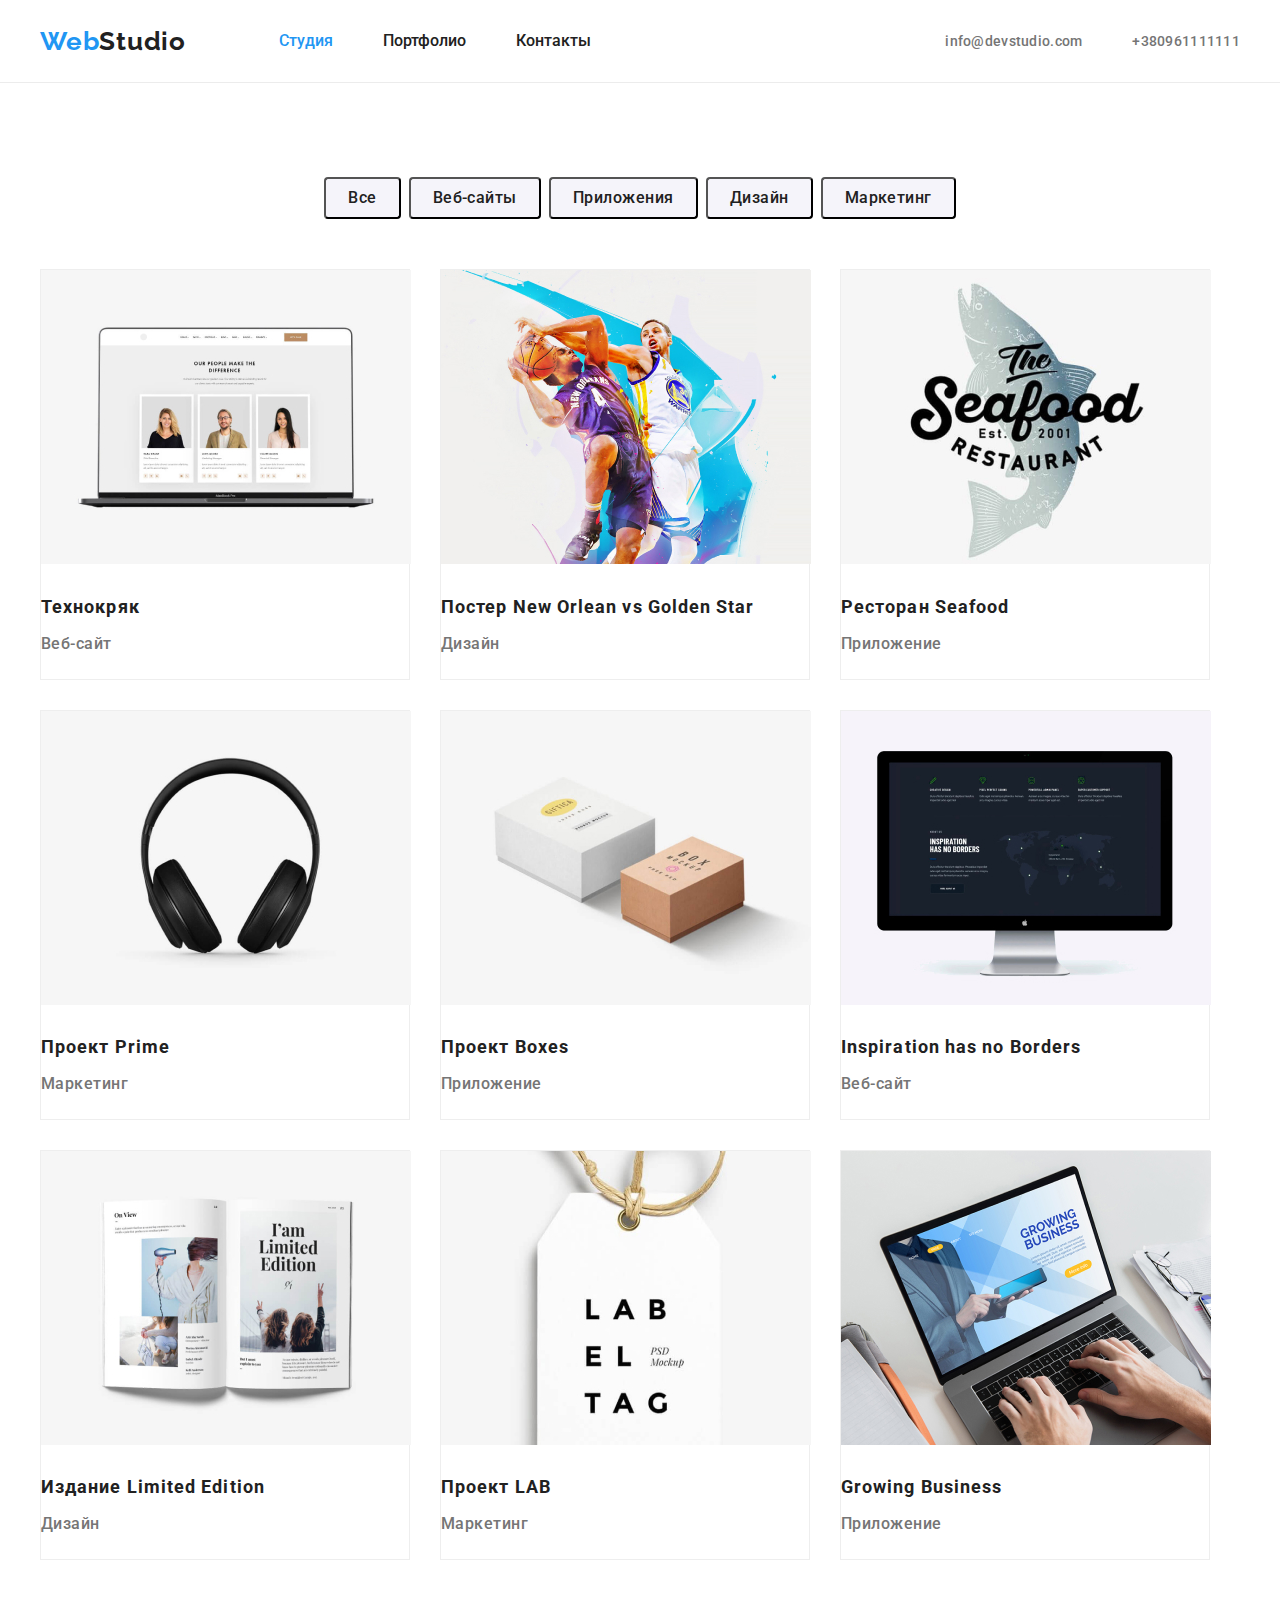
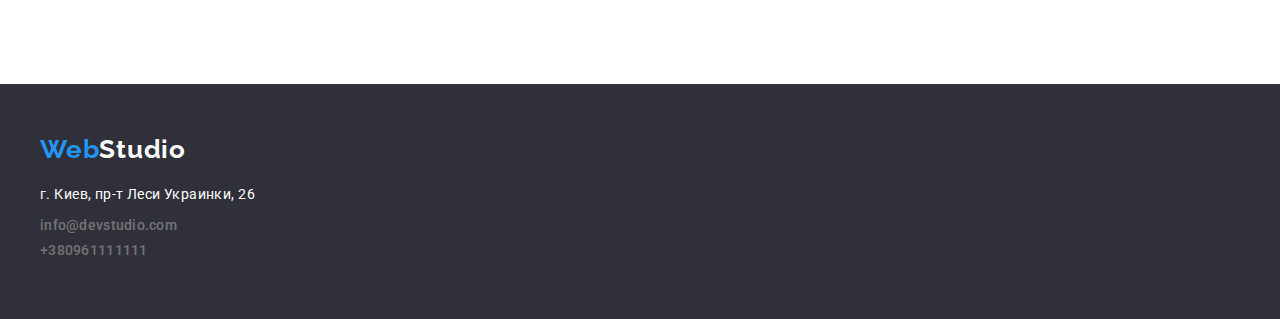
==== commit e542657e: "завершает правку ДЗ 3" ====
--- a/portfolio.html
+++ b/portfolio.html
@@ -52,64 +52,82 @@
                     <li class="cards-item">
                     <a class="link" href="" target="_blank">
                         <img src="images/portfolio/img.jpg" alt="" width="370">
-                        <h3 class="page-title-portfolio">Технокряк</h3>
-                        <p class="page-portfolio">Веб-сайт</p>
+                        <div class="portfolio-blok">
+                            <h3 class="page-title-portfolio">Технокряк</h3>
+                            <p class="page-portfolio">Веб-сайт</p>
+                        </div>
                     </a>
                     </li>
                     <li class="cards-item">
                     <a class="link" href="" target="_blank">
                         <img src="images/portfolio/img(1).jpg" alt="" width="370">
+                        <div class="portfolio-blok">
                         <h3 class="page-title-portfolio">Постер New Orlean vs Golden Star</h3>
                         <p class="page-portfolio">Дизайн</p>
+                        </div>
                     </a>
                     </li>
                     <li class="cards-item">
                     <a class="link" href="" target="_blank">
                         <img src="images/portfolio/img(2).jpg" alt="" width="370">
+                        <div class="portfolio-blok">
                         <h3 class="page-title-portfolio">Ресторан Seafood</h3>
                         <p class="page-portfolio">Приложение</p>
+                        </div>
                     </a>
                     </li>
                     <li class="cards-item">
                     <a class="link" href="" target="_blank">
                         <img src="images/portfolio/img(3).jpg" alt="" width="370">
+                        <div class="portfolio-blok">
                         <h3 class="page-title-portfolio">Проект Prime</h3>
                         <p class="page-portfolio">Маркетинг</p>
+                        </div>
                     </a>
                     </li>
                     <li class="cards-item">
                     <a class="link" href="" target="_blank">
                         <img src="images/portfolio/img(4).jpg" alt="" width="370">
+                        <div class="portfolio-blok">
                         <h3 class="page-title-portfolio">Проект Boxes</h3>
                         <p class="page-portfolio">Приложение</p>
+                        </div>
                     </a>
                     </li>
                     <li class="cards-item">
                     <a class="link" href="" target="_blank">
                         <img src="images/portfolio/img(5).jpg" alt="" width="370">
+                        <div class="portfolio-blok">
                         <h3 class="page-title-portfolio">Inspiration has no Borders</h3>
                         <p class="page-portfolio">Веб-сайт</p>
+                        </div>
                     </a>
                     </li>
                     <li class="cards-item">
                     <a class="link" href="" target="_blank">
                         <img src="images/portfolio/img(6).jpg" alt="" width="370">
+                        <div class="portfolio-blok">
                         <h3 class="page-title-portfolio">Издание Limited Edition</h3>
                         <p class="page-portfolio">Дизайн</p>
+                        </div>
                     </a>
                     </li>
                     <li class="cards-item">
                     <a class="link" href="" target="_blank">
                         <img src="images/portfolio/img(7).jpg" alt="" width="370">
+                        <div class="portfolio-blok">
                         <h3 class="page-title-portfolio">Проект LAB</h3>
                         <p class="page-portfolio">Маркетинг</p>
+                        </div>
                     </a>
                     </li>
                     <li class="cards-item">
                     <a class="link" href="" target="_blank">
                         <img src="images/portfolio/img(8).jpg" alt="" width="370">
+                        <div class="portfolio-blok">
                         <h3 class="page-title-portfolio">Growing Business</h3>
                         <p class="page-portfolio">Приложение</p>
+                        </div>
                     </a>
                     </li>
                 </ul>
--- a/css/style.css
+++ b/css/style.css
@@ -563,17 +563,18 @@
     .page-title-portfolio,
     .page-portfolio {
         width: 322px;
-        margin-left: auto;
-        margin-right: auto;
+        
     }
 
     .page-title-portfolio {
-        margin-top: 20px;
-        margin-bottom: 4px;
-    }
-
-    .page-portfolio {
-        margin-bottom: 20px;
+     margin-bottom: 4px;
+    }
+    
+
+    .portfolio-blok {
+        padding-top: 20px;
+        padding-bottom: 20px;
+          
     }
    
     
